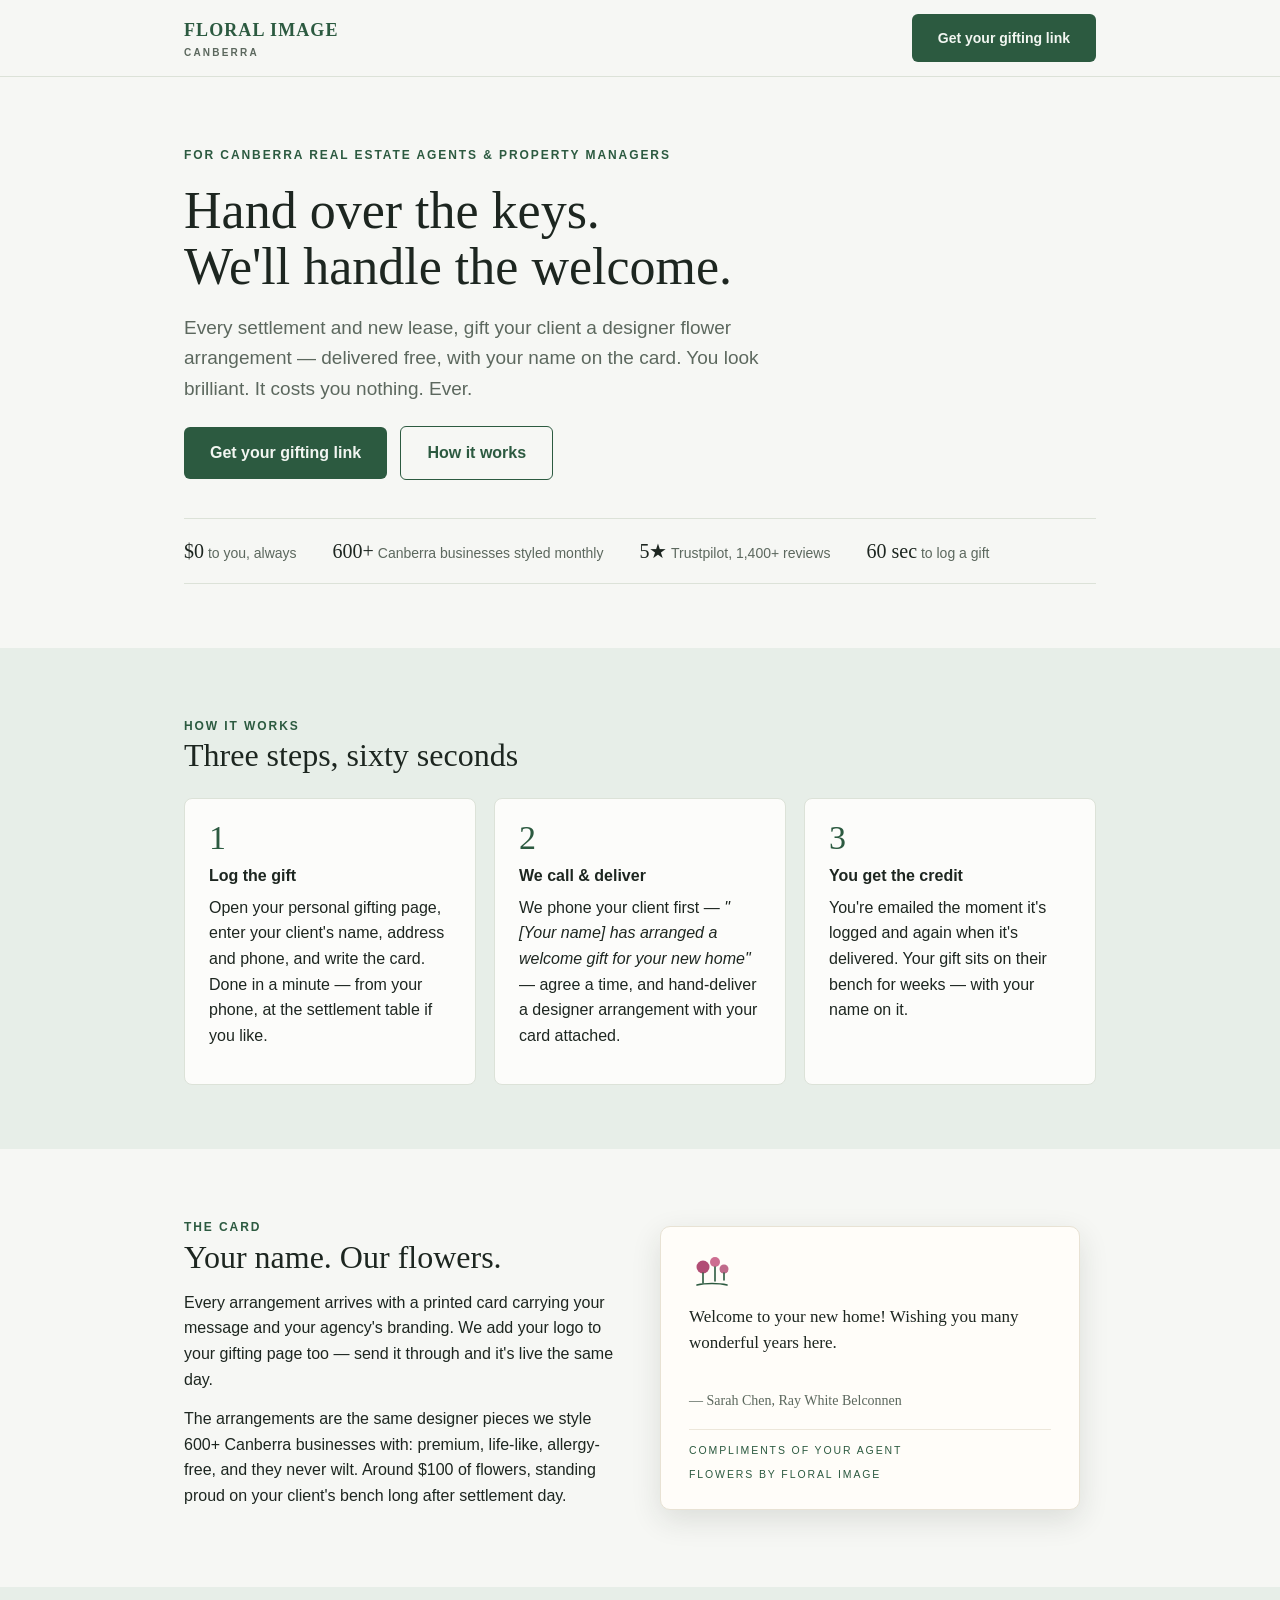
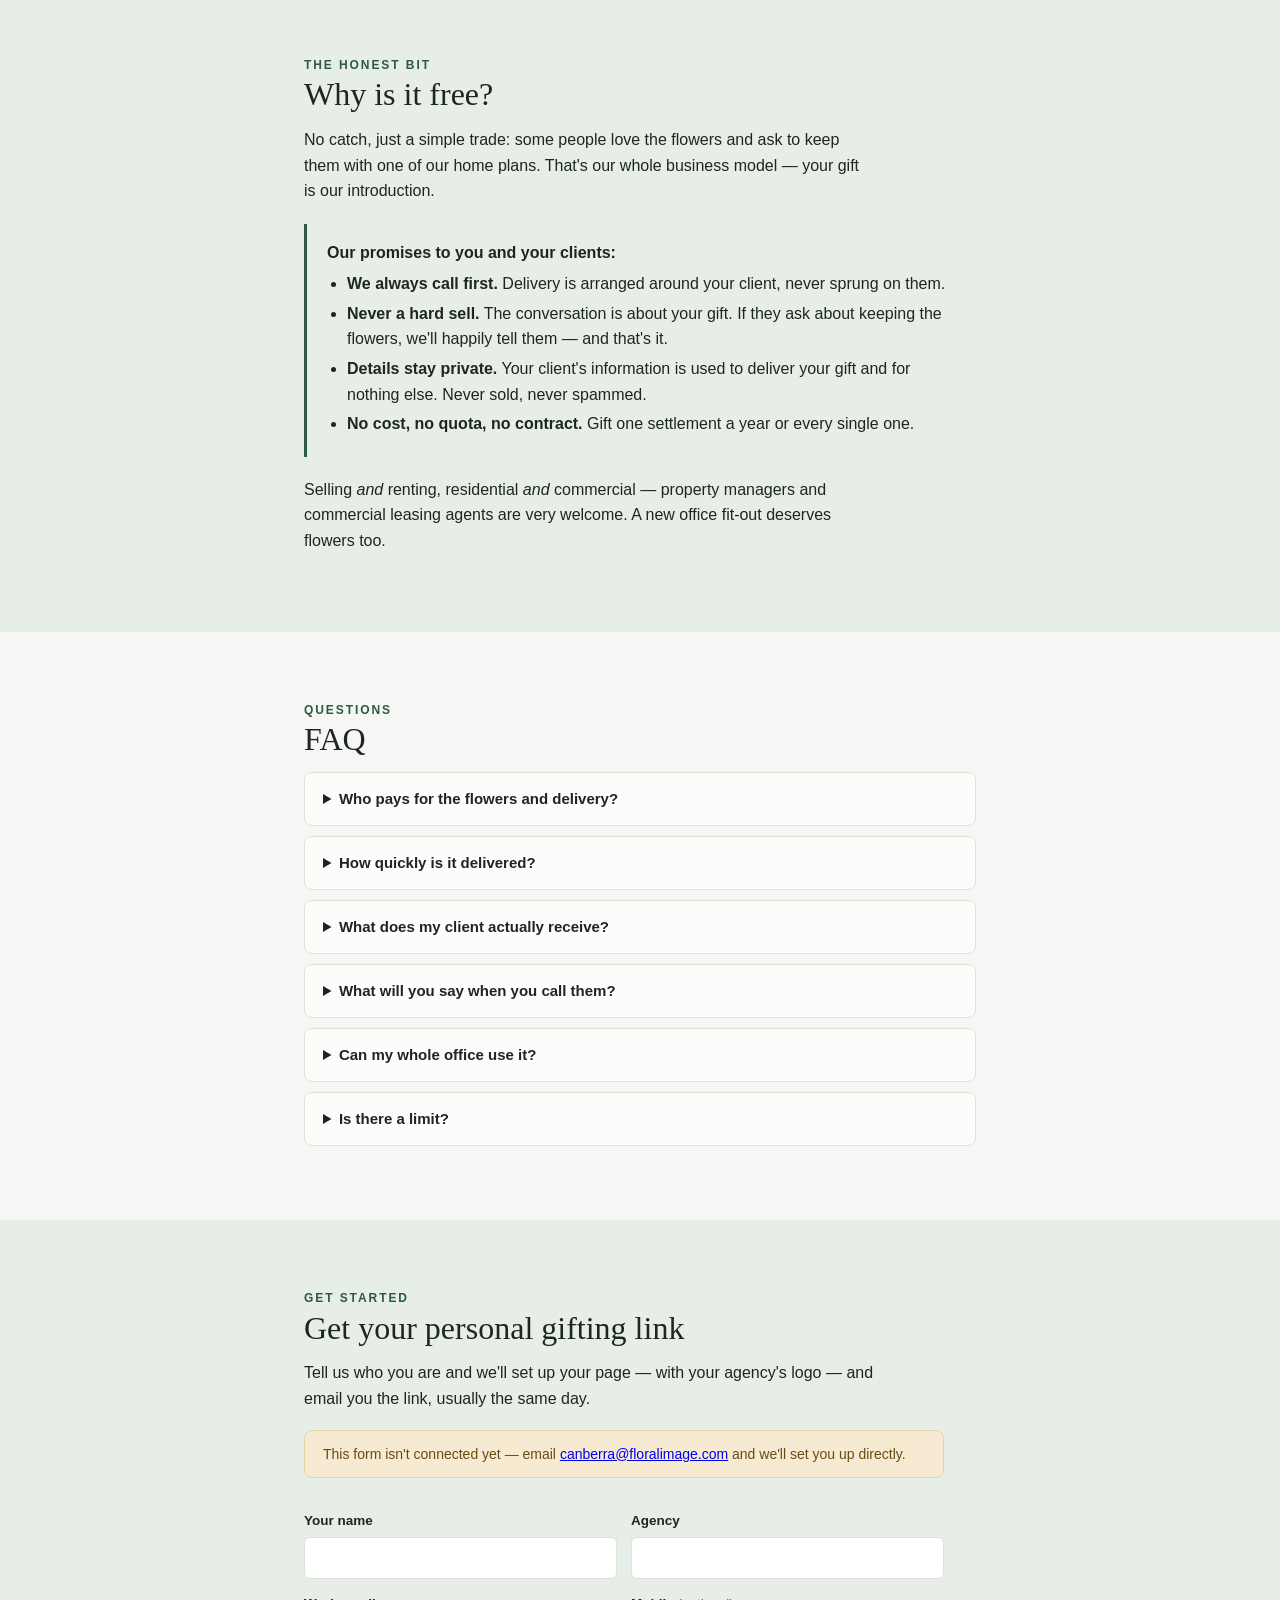
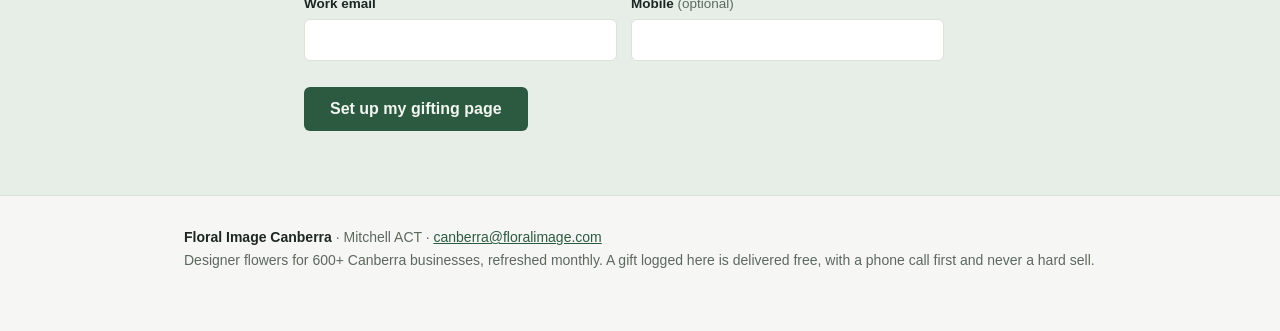
==== index.html @ 3af5fce7 "Agent gifting portal v1: marketing page, per-agent gift pages, Apps Script backend, ops tooling Co-A" ====
<!DOCTYPE html>
<html lang="en-AU">
<head>
<meta charset="utf-8">
<meta name="viewport" content="width=device-width, initial-scale=1">
<title>Move-in Flowers, On Us — Floral Image Canberra for Real Estate Agents</title>
<meta name="description" content="Gift every settlement and new lease a designer flower arrangement — free, delivered, under your name. A welcome-gift service for Canberra real estate agents and property managers by Floral Image.">
<link rel="stylesheet" href="styles.css">
<link rel="icon" href="data:image/svg+xml,%3Csvg xmlns='http://www.w3.org/2000/svg' viewBox='0 0 32 32'%3E%3Ccircle cx='16' cy='12' r='8' fill='%232C5A40'/%3E%3Crect x='14.5' y='18' width='3' height='11' rx='1.5' fill='%232C5A40'/%3E%3C/svg%3E">
</head>
<body>

<div class="topbar">
  <div class="wrap">
    <a class="wordmark" href="index.html">FLORAL IMAGE<small>CANBERRA</small></a>
    <a class="btn cta" href="#get-link">Get your gifting link</a>
  </div>
</div>

<section>
  <div class="wrap">
    <span class="eyebrow">For Canberra real estate agents &amp; property managers</span>
    <h1>Hand over the keys.<br>We'll handle the welcome.</h1>
    <p class="lede">Every settlement and new lease, gift your client a designer flower arrangement — delivered free, with your name on the card. You look brilliant. It costs you nothing. Ever.</p>
    <p style="margin-top:22px">
      <a class="btn" href="#get-link">Get your gifting link</a>&nbsp;&nbsp;
      <a class="btn ghost" href="#how">How it works</a>
    </p>
    <div class="trust" style="margin-top:38px">
      <span><b>$0</b> to you, always</span>
      <span><b>600+</b> Canberra businesses styled monthly</span>
      <span><b>5★</b> Trustpilot, 1,400+ reviews</span>
      <span><b>60&nbsp;sec</b> to log a gift</span>
    </div>
  </div>
</section>

<section class="tint" id="how">
  <div class="wrap">
    <span class="eyebrow">How it works</span>
    <h2>Three steps, sixty seconds</h2>
    <div class="grid3" style="margin-top:24px">
      <div class="panel">
        <div class="step-num">1</div>
        <h3>Log the gift</h3>
        <p>Open your personal gifting page, enter your client's name, address and phone, and write the card. Done in a minute — from your phone, at the settlement table if you like.</p>
      </div>
      <div class="panel">
        <div class="step-num">2</div>
        <h3>We call &amp; deliver</h3>
        <p>We phone your client first — <em>"[Your name] has arranged a welcome gift for your new home"</em> — agree a time, and hand-deliver a designer arrangement with your card attached.</p>
      </div>
      <div class="panel">
        <div class="step-num">3</div>
        <h3>You get the credit</h3>
        <p>You're emailed the moment it's logged and again when it's delivered. Your gift sits on their bench for weeks — with your name on it.</p>
      </div>
    </div>
  </div>
</section>

<section>
  <div class="wrap" style="display:grid;grid-template-columns:1fr 1fr;gap:40px;align-items:center">
    <div>
      <span class="eyebrow">The card</span>
      <h2>Your name. Our flowers.</h2>
      <p>Every arrangement arrives with a printed card carrying your message and your agency's branding. We add your logo to your gifting page too — send it through and it's live the same day.</p>
      <p>The arrangements are the same designer pieces we style 600+ Canberra businesses with: premium, life-like, allergy-free, and they never wilt. Around $100 of flowers, standing proud on your client's bench long after settlement day.</p>
    </div>
    <div class="giftcard" aria-label="Example gift card">
      <svg class="sprig" width="46" height="34" viewBox="0 0 46 34" aria-hidden="true">
        <path d="M8 32c8-2 22-2 30 0" stroke="#2C5A40" stroke-width="1.6" fill="none" stroke-linecap="round"/>
        <circle cx="14" cy="14" r="6.5" fill="#A93A66" opacity=".9"/>
        <circle cx="26" cy="9" r="5" fill="#C4557F" opacity=".85"/>
        <circle cx="35" cy="16" r="4.5" fill="#A93A66" opacity=".75"/>
        <path d="M14 20v10M26 14v14M35 20v7" stroke="#2C5A40" stroke-width="1.6" stroke-linecap="round"/>
      </svg>
      <div class="msg">Welcome to your new home! Wishing you many wonderful years here.</div>
      <div class="from">— Sarah Chen, Ray White Belconnen</div>
      <div class="brand"><span>Compliments of your agent</span><span>Flowers by Floral Image</span></div>
    </div>
  </div>
</section>

<section class="tint">
  <div class="wrap narrow">
    <span class="eyebrow">The honest bit</span>
    <h2>Why is it free?</h2>
    <p>No catch, just a simple trade: some people love the flowers and ask to keep them with one of our home plans. That's our whole business model — your gift is our introduction.</p>
    <div class="assure">
      <strong>Our promises to you and your clients:</strong>
      <ul>
        <li><b>We always call first.</b> Delivery is arranged around your client, never sprung on them.</li>
        <li><b>Never a hard sell.</b> The conversation is about your gift. If they ask about keeping the flowers, we'll happily tell them — and that's it.</li>
        <li><b>Details stay private.</b> Your client's information is used to deliver your gift and for nothing else. Never sold, never spammed.</li>
        <li><b>No cost, no quota, no contract.</b> Gift one settlement a year or every single one.</li>
      </ul>
    </div>
    <p>Selling <em>and</em> renting, residential <em>and</em> commercial — property managers and commercial leasing agents are very welcome. A new office fit-out deserves flowers too.</p>
  </div>
</section>

<section>
  <div class="wrap narrow">
    <span class="eyebrow">Questions</span>
    <h2>FAQ</h2>
    <details>
      <summary>Who pays for the flowers and delivery?</summary>
      <div>We do — Floral Image Canberra. The arrangement, the card, the phone call and the delivery are all on us. There is genuinely no invoice, ever.</div>
    </details>
    <details>
      <summary>How quickly is it delivered?</summary>
      <div>We deliver across Canberra on set run days each week — typically your client has flowers within a few business days of you logging the gift. Tell us the settlement or move-in date and we'll time it right.</div>
    </details>
    <details>
      <summary>What does my client actually receive?</summary>
      <div>A premium designer arrangement (around $100 retail) from our current range — life-like, allergy-free, zero maintenance — plus your printed card. Hand-delivered by our team.</div>
    </details>
    <details>
      <summary>What will you say when you call them?</summary>
      <div>You'll see the exact wording before you submit — and you can edit it. The default: <em>"Hi, it's the team from Floral Image Canberra. [Your name] from [your agency] has arranged a welcome gift of designer flowers for your new home — we're just calling to find the best time to drop them off."</em></div>
    </details>
    <details>
      <summary>Can my whole office use it?</summary>
      <div>Yes — we'll set up a page for your agency with your logo, and every agent can gift from it under their own name. We can also set up individual agent pages on request.</div>
    </details>
    <details>
      <summary>Is there a limit?</summary>
      <div>We cap gifting at four per agent per month while the program grows, so every delivery stays personal. Need more? Talk to us.</div>
    </details>
  </div>
</section>

<section class="tint" id="get-link">
  <div class="wrap narrow">
    <span class="eyebrow">Get started</span>
    <h2>Get your personal gifting link</h2>
    <p>Tell us who you are and we'll set up your page — with your agency's logo — and email you the link, usually the same day.</p>
    <div class="banner-warn" id="signup-offline" hidden>This form isn't connected yet — email <a href="mailto:canberra@floralimage.com">canberra@floralimage.com</a> and we'll set you up directly.</div>
    <form id="signup-form" novalidate>
      <div style="position:absolute;left:-6000px" aria-hidden="true"><input type="text" name="company_website" tabindex="-1" autocomplete="off"></div>
      <div class="row2">
        <div class="field"><label for="s-name">Your name</label><input id="s-name" type="text" autocomplete="name" required><div class="err">Please add your name.</div></div>
        <div class="field"><label for="s-agency">Agency</label><input id="s-agency" type="text" autocomplete="organization" required><div class="err">Please add your agency.</div></div>
      </div>
      <div class="row2">
        <div class="field"><label for="s-email">Work email</label><input id="s-email" type="email" autocomplete="email" required><div class="err">We need a valid email to send your link to.</div></div>
        <div class="field"><label for="s-mobile">Mobile <span class="opt">(optional)</span></label><input id="s-mobile" type="tel" autocomplete="tel"></div>
      </div>
      <div class="formfoot">
        <button class="btn" type="submit">Set up my gifting page</button>
        <span class="sending">Sending…</span>
      </div>
    </form>
    <div class="success" id="signup-success">
      <h2>You're in.</h2>
      <p>We'll build your page and email your personal gifting link — usually within the day. Want your logo on it? Reply to the confirmation email with a PNG and it'll be on your page same day.</p>
    </div>
  </div>
</section>

<footer>
  <div class="wrap">
    <strong style="color:var(--ink)">Floral Image Canberra</strong> · Mitchell ACT ·
    <a href="mailto:canberra@floralimage.com">canberra@floralimage.com</a><br>
    Designer flowers for 600+ Canberra businesses, refreshed monthly. A gift logged here is delivered free, with a phone call first and never a hard sell.
  </div>
</footer>

<script src="config.js"></script>
<script src="portal.js"></script>
<script>FIPortal.initSignup();</script>
</body>
</html>
---- styles.css ----
/* Floral Image Canberra — Agent Gifting Portal */
:root{
  --paper:#F6F7F4; --ink:#1D2620; --muted:#5C685E;
  --euc:#2C5A40; --euc-deep:#22462F; --euc-soft:#E7EEE8;
  --peony:#A93A66; --line:#DCE2D8; --card:#FCFCFA;
  --serif:"Iowan Old Style","Palatino Nova",Palatino,Georgia,serif;
  --sans:-apple-system,BlinkMacSystemFont,"Helvetica Neue",Helvetica,Arial,sans-serif;
}
*{box-sizing:border-box}
html{background:var(--paper);scroll-behavior:smooth}
@media (prefers-reduced-motion:reduce){html{scroll-behavior:auto}}
body{margin:0;font-family:var(--sans);color:var(--ink);line-height:1.6;font-size:16px}
.wrap{max-width:960px;margin:0 auto;padding:0 24px}
.narrow{max-width:720px}

/* header */
.topbar{border-bottom:1px solid var(--line);background:var(--paper)}
.topbar .wrap{display:flex;align-items:center;justify-content:space-between;padding:14px 24px}
.wordmark{font-family:var(--serif);font-size:18px;letter-spacing:.06em;color:var(--euc);text-decoration:none;font-weight:600}
.wordmark small{display:block;font-family:var(--sans);font-size:10px;letter-spacing:.22em;color:var(--muted);font-weight:600}
.topbar .cta{font-size:14px}

.eyebrow{font-size:12px;letter-spacing:.16em;text-transform:uppercase;color:var(--euc);font-weight:650}
h1{font-family:var(--serif);font-weight:500;font-size:clamp(34px,5.4vw,52px);line-height:1.08;margin:.3em 0 .35em;text-wrap:balance}
h2{font-family:var(--serif);font-weight:500;font-size:clamp(24px,3.4vw,32px);line-height:1.15;margin:0 0 14px;text-wrap:balance}
h3{font-size:16px;font-weight:650;margin:0 0 6px}
p{margin:0 0 14px;max-width:64ch}
.lede{font-size:19px;color:var(--muted);max-width:56ch}

.btn{display:inline-block;background:var(--euc);color:#F2F6F1;border:none;border-radius:6px;
  padding:13px 26px;font-size:16px;font-weight:600;text-decoration:none;cursor:pointer;font-family:var(--sans)}
.btn:hover{background:var(--euc-deep)}
.btn:focus-visible,a:focus-visible,input:focus-visible,textarea:focus-visible,select:focus-visible{outline:2px solid var(--peony);outline-offset:2px}
.btn.ghost{background:transparent;color:var(--euc);border:1.5px solid var(--euc)}
.btn.ghost:hover{background:var(--euc-soft)}
.btn[disabled]{opacity:.55;cursor:not-allowed}

section{padding:64px 0}
section.tint{background:var(--euc-soft)}
.grid3{display:grid;grid-template-columns:repeat(auto-fit,minmax(240px,1fr));gap:18px}
.panel{background:var(--card);border:1px solid var(--line);border-radius:8px;padding:22px 24px}
.step-num{font-family:var(--serif);font-size:34px;color:var(--euc);line-height:1;margin-bottom:8px}

/* trust strip */
.trust{display:flex;flex-wrap:wrap;gap:10px 36px;align-items:baseline;border-top:1px solid var(--line);border-bottom:1px solid var(--line);padding:16px 0;font-size:14px;color:var(--muted)}
.trust b{color:var(--ink);font-family:var(--serif);font-size:20px;font-weight:500}

/* the co-branded card mock */
.giftcard{background:#FFFDF9;border:1px solid #E8E2D4;border-radius:10px;box-shadow:0 10px 30px rgba(29,38,32,.12);
  padding:26px 28px;max-width:420px;font-family:var(--serif)}
.giftcard .sprig{margin-bottom:10px}
.giftcard .msg{font-size:17px;line-height:1.5;min-height:72px;white-space:pre-wrap}
.giftcard .from{margin-top:14px;font-size:14px;color:var(--muted)}
.giftcard .brand{margin-top:16px;padding-top:12px;border-top:1px solid #EDE7DA;font-family:var(--sans);
  font-size:10.5px;letter-spacing:.18em;text-transform:uppercase;color:var(--euc);display:flex;justify-content:space-between;gap:8px;flex-wrap:wrap}

/* reassurance */
.assure{border-left:3px solid var(--euc);background:var(--euc-soft);border-radius:0 8px 8px 0;padding:16px 20px;margin:20px 0}
.assure ul{margin:6px 0 0;padding-left:20px}
.assure li{margin-bottom:4px}

/* forms */
form{max-width:640px}
fieldset{border:none;margin:0 0 10px;padding:0}
legend{font-family:var(--serif);font-size:21px;padding:0;margin:26px 0 12px;color:var(--ink)}
label{display:block;font-size:13.5px;font-weight:600;margin:14px 0 5px}
label .opt{color:var(--muted);font-weight:400}
input[type=text],input[type=tel],input[type=email],textarea,select{
  width:100%;padding:11px 13px;font-size:16px;font-family:var(--sans);color:var(--ink);
  background:#fff;border:1.5px solid var(--line);border-radius:6px}
textarea{resize:vertical;min-height:88px}
input:focus,textarea:focus{border-color:var(--euc)}
.hint{font-size:12.5px;color:var(--muted);margin-top:4px}
.row2{display:grid;grid-template-columns:1fr 1fr;gap:0 14px}
@media(max-width:560px){.row2{grid-template-columns:1fr}}
.radio-cards{display:grid;grid-template-columns:1fr 1fr;gap:12px;margin-top:6px}
@media(max-width:560px){.radio-cards{grid-template-columns:1fr}}
.radio-cards label{display:block;margin:0;border:1.5px solid var(--line);border-radius:8px;background:#fff;
  padding:14px 16px;cursor:pointer;font-weight:600;font-size:15px}
.radio-cards label span{display:block;font-weight:400;font-size:13px;color:var(--muted);margin-top:2px}
.radio-cards input{position:absolute;opacity:0;width:1px;height:1px}
.radio-cards label.on{border-color:var(--euc);background:var(--euc-soft)}
.charcount{font-size:12px;color:var(--muted);text-align:right;margin-top:3px}
.err{color:#96412A;font-size:13px;margin-top:5px;display:none}
.field.bad input,.field.bad textarea{border-color:#96412A}
.field.bad .err{display:block}
.formfoot{margin-top:26px;display:flex;align-items:center;gap:16px;flex-wrap:wrap}
.sending{display:none;color:var(--muted);font-size:14px}

/* success + banners */
.success{display:none;background:var(--card);border:1px solid var(--line);border-radius:10px;padding:34px 32px;max-width:640px}
.success h2{color:var(--euc)}
.banner-warn{background:#F6EAD2;color:#6B4A12;border:1px solid #E5D3A8;border-radius:8px;padding:12px 18px;font-size:14px;margin:18px 0;max-width:640px}

/* agent page header */
.agent-head{display:flex;align-items:center;gap:18px;padding:30px 0 6px;flex-wrap:wrap}
.agent-logo{height:56px;max-width:190px;object-fit:contain}
.agent-logo-fallback{width:56px;height:56px;border-radius:8px;background:var(--euc);color:#F2F6F1;
  display:flex;align-items:center;justify-content:center;font-family:var(--serif);font-size:24px}
.agent-head .partner{font-size:12px;letter-spacing:.14em;text-transform:uppercase;color:var(--muted)}
.agent-head .aname{font-family:var(--serif);font-size:22px;line-height:1.2}

/* faq */
details{border:1px solid var(--line);border-radius:8px;background:var(--card);margin:10px 0;max-width:720px}
summary{cursor:pointer;padding:14px 18px;font-weight:600;font-size:15px}
details>div{padding:0 18px 14px;font-size:15px;color:var(--ink)}

footer{border-top:1px solid var(--line);padding:30px 0 60px;font-size:14px;color:var(--muted)}
footer a{color:var(--euc)}
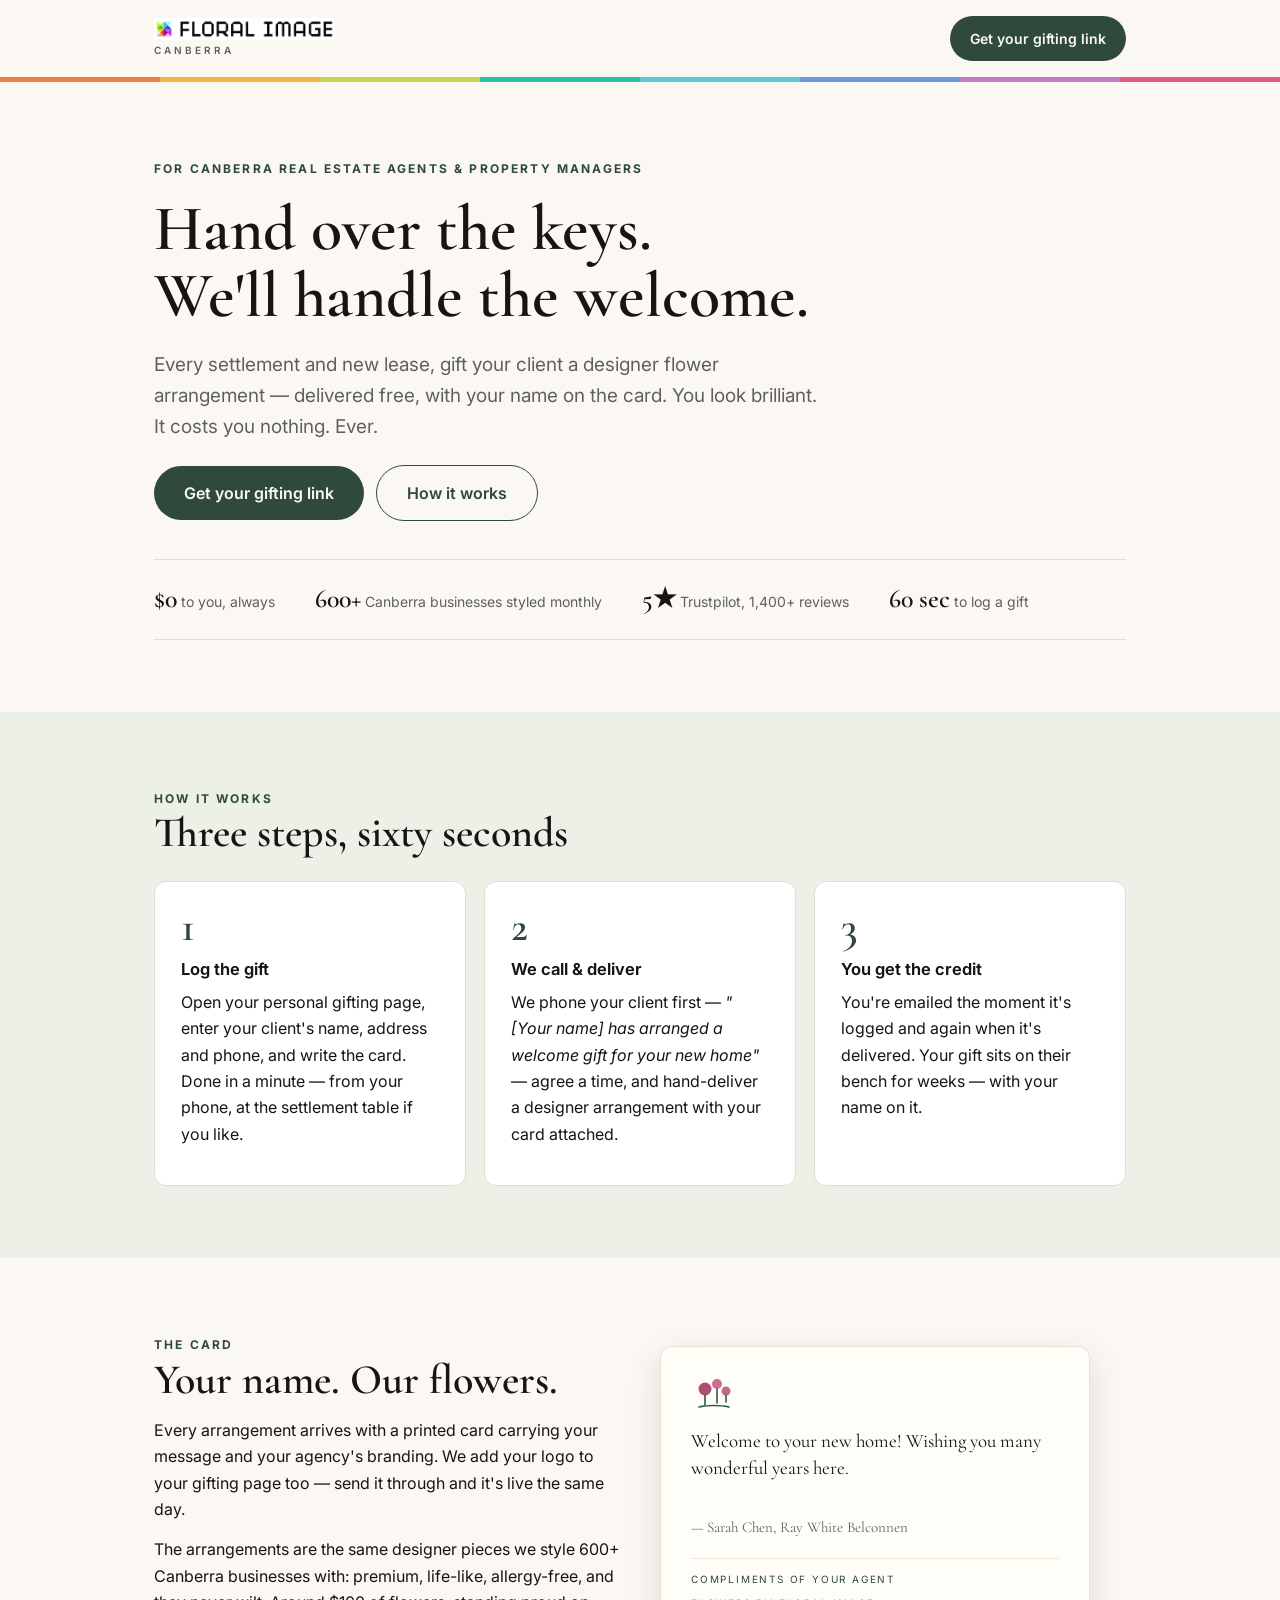
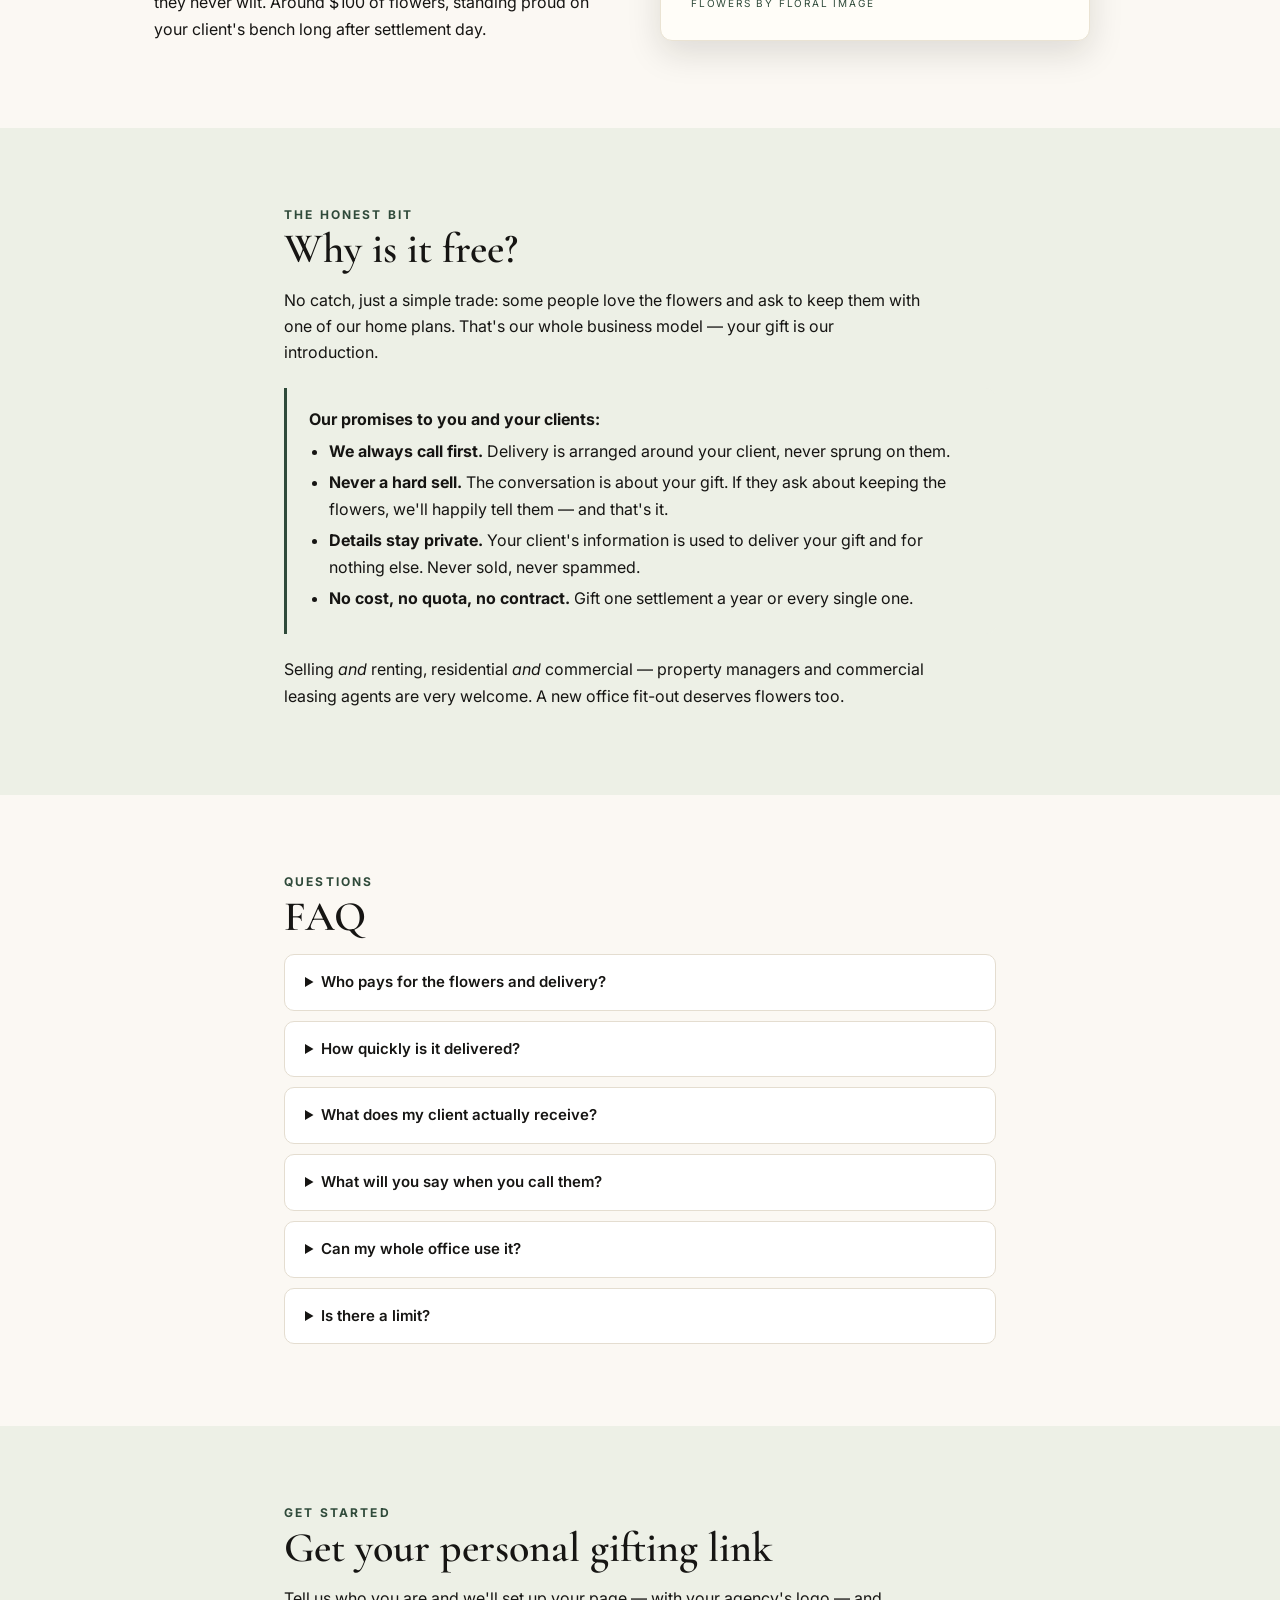
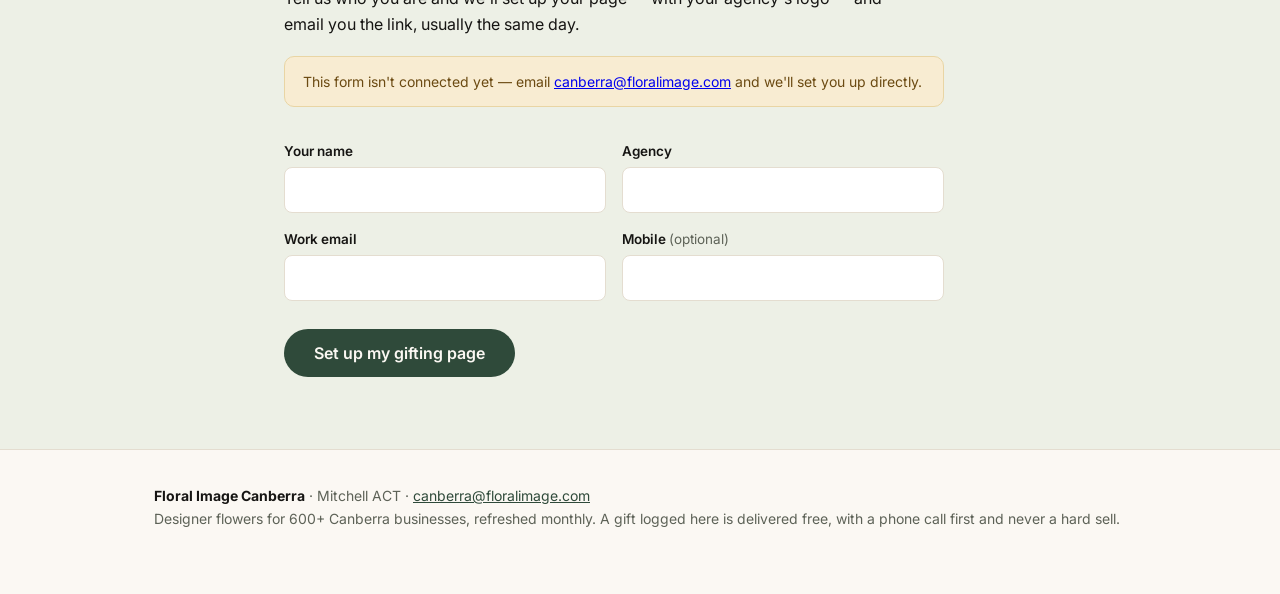
==== commit 92e0eb55: "Referral engine + full rebrand: refer.html, QR cards, referral backend, brand fonts/logo/photos Co-A" ====
--- a/index.html
+++ b/index.html
@@ -5,6 +5,9 @@
 <meta name="viewport" content="width=device-width, initial-scale=1">
 <title>Move-in Flowers, On Us — Floral Image Canberra for Real Estate Agents</title>
 <meta name="description" content="Gift every settlement and new lease a designer flower arrangement — free, delivered, under your name. A welcome-gift service for Canberra real estate agents and property managers by Floral Image.">
+<link rel="preconnect" href="https://fonts.googleapis.com">
+<link rel="preconnect" href="https://fonts.gstatic.com" crossorigin>
+<link href="https://fonts.googleapis.com/css2?family=Cormorant+Garamond:wght@400;500;600;700&family=Inter:wght@400;500;600;700&display=swap" rel="stylesheet">
 <link rel="stylesheet" href="styles.css">
 <link rel="icon" href="data:image/svg+xml,%3Csvg xmlns='http://www.w3.org/2000/svg' viewBox='0 0 32 32'%3E%3Ccircle cx='16' cy='12' r='8' fill='%232C5A40'/%3E%3Crect x='14.5' y='18' width='3' height='11' rx='1.5' fill='%232C5A40'/%3E%3C/svg%3E">
 </head>
@@ -12,10 +15,11 @@
 
 <div class="topbar">
   <div class="wrap">
-    <a class="wordmark" href="index.html">FLORAL IMAGE<small>CANBERRA</small></a>
+    <a class="wordmark" href="index.html"><img src="img/logo-black.png" alt="Floral Image"><small>CANBERRA</small></a>
     <a class="btn cta" href="#get-link">Get your gifting link</a>
   </div>
 </div>
+<div class="mosaic" aria-hidden="true"></div>
 
 <section>
   <div class="wrap">
@@ -167,7 +171,7 @@
   </div>
 </footer>
 
-<script src="config.js"></script>
+<script src="config.js?v=2"></script>
 <script src="portal.js"></script>
 <script>FIPortal.initSignup();</script>
 </body>
--- a/styles.css
+++ b/styles.css
@@ -1,109 +1,128 @@
-/* Floral Image Canberra — Agent Gifting Portal */
+/* Floral Image Canberra — Agent Gifting + Referral Portal
+   House style per Vancouver recruiting + Puget Sound pages:
+   Cormorant Garamond display · Inter body · cream/forest · mosaic ribbon */
 :root{
-  --paper:#F6F7F4; --ink:#1D2620; --muted:#5C685E;
-  --euc:#2C5A40; --euc-deep:#22462F; --euc-soft:#E7EEE8;
-  --peony:#A93A66; --line:#DCE2D8; --card:#FCFCFA;
-  --serif:"Iowan Old Style","Palatino Nova",Palatino,Georgia,serif;
-  --sans:-apple-system,BlinkMacSystemFont,"Helvetica Neue",Helvetica,Arial,sans-serif;
+  --paper:#fbf8f3; --ink:#161513; --muted:#5d6257;
+  --euc:#2f4a3a; --euc-deep:#243a2d; --euc-soft:#edf0e6;
+  --gold:#f0b840; --peony:#e25b7a; --line:#e4ddd0; --card:#ffffff;
+  --serif:'Cormorant Garamond',"Iowan Old Style",Palatino,Georgia,serif;
+  --sans:'Inter',-apple-system,BlinkMacSystemFont,"Helvetica Neue",Helvetica,Arial,sans-serif;
 }
 *{box-sizing:border-box}
 html{background:var(--paper);scroll-behavior:smooth}
 @media (prefers-reduced-motion:reduce){html{scroll-behavior:auto}}
-body{margin:0;font-family:var(--sans);color:var(--ink);line-height:1.6;font-size:16px}
-.wrap{max-width:960px;margin:0 auto;padding:0 24px}
-.narrow{max-width:720px}
+body{margin:0;font-family:var(--sans);color:var(--ink);line-height:1.65;font-size:16px}
+.wrap{max-width:1020px;margin:0 auto;padding:0 24px}
+.narrow{max-width:760px}
+img{max-width:100%}
+
+/* brand mosaic ribbon (echoes the van wrap) */
+.mosaic{height:5px;background:linear-gradient(90deg,
+  #e8843a 0 12.5%,#f0b840 12.5% 25%,#c8d34a 25% 37.5%,#2dc1a4 37.5% 50%,
+  #5fc8d4 50% 62.5%,#6b9bd2 62.5% 75%,#c47bbf 75% 87.5%,#e25b7a 87.5% 100%)}
 
 /* header */
-.topbar{border-bottom:1px solid var(--line);background:var(--paper)}
-.topbar .wrap{display:flex;align-items:center;justify-content:space-between;padding:14px 24px}
-.wordmark{font-family:var(--serif);font-size:18px;letter-spacing:.06em;color:var(--euc);text-decoration:none;font-weight:600}
-.wordmark small{display:block;font-family:var(--sans);font-size:10px;letter-spacing:.22em;color:var(--muted);font-weight:600}
-.topbar .cta{font-size:14px}
+.topbar{background:var(--paper)}
+.topbar .wrap{display:flex;align-items:center;justify-content:space-between;gap:14px;padding:16px 24px}
+.wordmark{display:flex;flex-direction:column;gap:2px;text-decoration:none}
+.wordmark img{height:22px;width:auto}
+.wordmark small{font-size:10px;letter-spacing:.3em;color:var(--muted);font-weight:600;font-family:var(--sans)}
+.topbar .cta{font-size:14px;padding:11px 20px}
+.topnote{font-size:13px;color:var(--muted)}
 
-.eyebrow{font-size:12px;letter-spacing:.16em;text-transform:uppercase;color:var(--euc);font-weight:650}
-h1{font-family:var(--serif);font-weight:500;font-size:clamp(34px,5.4vw,52px);line-height:1.08;margin:.3em 0 .35em;text-wrap:balance}
-h2{font-family:var(--serif);font-weight:500;font-size:clamp(24px,3.4vw,32px);line-height:1.15;margin:0 0 14px;text-wrap:balance}
-h3{font-size:16px;font-weight:650;margin:0 0 6px}
+.eyebrow{font-size:12px;letter-spacing:.18em;text-transform:uppercase;color:var(--euc);font-weight:700;font-family:var(--sans)}
+h1{font-family:var(--serif);font-weight:600;font-size:clamp(40px,6vw,64px);line-height:1.04;margin:.25em 0 .3em;text-wrap:balance;color:var(--ink)}
+h2{font-family:var(--serif);font-weight:600;font-size:clamp(30px,4vw,42px);line-height:1.1;margin:0 0 14px;text-wrap:balance}
+h3{font-size:16.5px;font-weight:650;margin:0 0 6px;font-family:var(--sans)}
 p{margin:0 0 14px;max-width:64ch}
 .lede{font-size:19px;color:var(--muted);max-width:56ch}
 
-.btn{display:inline-block;background:var(--euc);color:#F2F6F1;border:none;border-radius:6px;
-  padding:13px 26px;font-size:16px;font-weight:600;text-decoration:none;cursor:pointer;font-family:var(--sans)}
+.btn{display:inline-block;background:var(--euc);color:#fbf8f3;border:none;border-radius:999px;
+  padding:14px 30px;font-size:16px;font-weight:600;text-decoration:none;cursor:pointer;font-family:var(--sans)}
 .btn:hover{background:var(--euc-deep)}
-.btn:focus-visible,a:focus-visible,input:focus-visible,textarea:focus-visible,select:focus-visible{outline:2px solid var(--peony);outline-offset:2px}
+.btn:focus-visible,a:focus-visible,input:focus-visible,textarea:focus-visible,select:focus-visible,summary:focus-visible{outline:2.5px solid var(--gold);outline-offset:2px}
 .btn.ghost{background:transparent;color:var(--euc);border:1.5px solid var(--euc)}
 .btn.ghost:hover{background:var(--euc-soft)}
 .btn[disabled]{opacity:.55;cursor:not-allowed}
 
-section{padding:64px 0}
+section{padding:72px 0}
 section.tint{background:var(--euc-soft)}
+section.forest{background:var(--euc);color:#f4f1e9}
+section.forest .eyebrow{color:var(--gold)}
+section.forest h2{color:#fbf8f3}
+section.forest p{color:#dfe5d8}
+
 .grid3{display:grid;grid-template-columns:repeat(auto-fit,minmax(240px,1fr));gap:18px}
-.panel{background:var(--card);border:1px solid var(--line);border-radius:8px;padding:22px 24px}
-.step-num{font-family:var(--serif);font-size:34px;color:var(--euc);line-height:1;margin-bottom:8px}
+.grid2{display:grid;grid-template-columns:repeat(auto-fit,minmax(280px,1fr));gap:36px;align-items:center}
+.panel{background:var(--card);border:1px solid var(--line);border-radius:12px;padding:24px 26px}
+.step-num{font-family:var(--serif);font-size:42px;color:var(--euc);line-height:1;margin-bottom:8px;font-weight:600}
+
+.photo{border-radius:14px;box-shadow:0 14px 40px rgba(22,21,19,.14);width:100%;object-fit:cover}
 
 /* trust strip */
-.trust{display:flex;flex-wrap:wrap;gap:10px 36px;align-items:baseline;border-top:1px solid var(--line);border-bottom:1px solid var(--line);padding:16px 0;font-size:14px;color:var(--muted)}
-.trust b{color:var(--ink);font-family:var(--serif);font-size:20px;font-weight:500}
+.trust{display:flex;flex-wrap:wrap;gap:12px 40px;align-items:baseline;border-top:1px solid var(--line);border-bottom:1px solid var(--line);padding:18px 0;font-size:14px;color:var(--muted)}
+.trust b{color:var(--ink);font-family:var(--serif);font-size:26px;font-weight:600}
 
 /* the co-branded card mock */
-.giftcard{background:#FFFDF9;border:1px solid #E8E2D4;border-radius:10px;box-shadow:0 10px 30px rgba(29,38,32,.12);
-  padding:26px 28px;max-width:420px;font-family:var(--serif)}
+.giftcard{background:#fffdf8;border:1px solid #eae3d3;border-radius:12px;box-shadow:0 12px 34px rgba(22,21,19,.13);
+  padding:28px 30px;max-width:430px;font-family:var(--serif)}
 .giftcard .sprig{margin-bottom:10px}
-.giftcard .msg{font-size:17px;line-height:1.5;min-height:72px;white-space:pre-wrap}
-.giftcard .from{margin-top:14px;font-size:14px;color:var(--muted)}
-.giftcard .brand{margin-top:16px;padding-top:12px;border-top:1px solid #EDE7DA;font-family:var(--sans);
-  font-size:10.5px;letter-spacing:.18em;text-transform:uppercase;color:var(--euc);display:flex;justify-content:space-between;gap:8px;flex-wrap:wrap}
+.giftcard .msg{font-size:19px;line-height:1.45;min-height:74px;white-space:pre-wrap}
+.giftcard .from{margin-top:14px;font-size:15px;color:var(--muted)}
+.giftcard .brand{margin-top:18px;padding-top:12px;border-top:1px solid #efe8d9;font-family:var(--sans);
+  font-size:10px;letter-spacing:.18em;text-transform:uppercase;color:var(--euc);display:flex;justify-content:space-between;gap:8px;flex-wrap:wrap}
 
 /* reassurance */
-.assure{border-left:3px solid var(--euc);background:var(--euc-soft);border-radius:0 8px 8px 0;padding:16px 20px;margin:20px 0}
+.assure{border-left:3px solid var(--euc);background:var(--euc-soft);border-radius:0 10px 10px 0;padding:18px 22px;margin:22px 0}
 .assure ul{margin:6px 0 0;padding-left:20px}
-.assure li{margin-bottom:4px}
+.assure li{margin-bottom:5px}
 
 /* forms */
-form{max-width:640px}
+form{max-width:660px}
 fieldset{border:none;margin:0 0 10px;padding:0}
-legend{font-family:var(--serif);font-size:21px;padding:0;margin:26px 0 12px;color:var(--ink)}
-label{display:block;font-size:13.5px;font-weight:600;margin:14px 0 5px}
+legend{font-family:var(--serif);font-size:26px;font-weight:600;padding:0;margin:28px 0 12px;color:var(--ink)}
+label{display:block;font-size:13.5px;font-weight:600;margin:15px 0 5px}
 label .opt{color:var(--muted);font-weight:400}
 input[type=text],input[type=tel],input[type=email],textarea,select{
-  width:100%;padding:11px 13px;font-size:16px;font-family:var(--sans);color:var(--ink);
-  background:#fff;border:1.5px solid var(--line);border-radius:6px}
-textarea{resize:vertical;min-height:88px}
+  width:100%;padding:12px 14px;font-size:16px;font-family:var(--sans);color:var(--ink);
+  background:#fff;border:1.5px solid var(--line);border-radius:8px}
+textarea{resize:vertical;min-height:90px}
 input:focus,textarea:focus{border-color:var(--euc)}
 .hint{font-size:12.5px;color:var(--muted);margin-top:4px}
-.row2{display:grid;grid-template-columns:1fr 1fr;gap:0 14px}
+.row2{display:grid;grid-template-columns:1fr 1fr;gap:0 16px}
 @media(max-width:560px){.row2{grid-template-columns:1fr}}
 .radio-cards{display:grid;grid-template-columns:1fr 1fr;gap:12px;margin-top:6px}
 @media(max-width:560px){.radio-cards{grid-template-columns:1fr}}
-.radio-cards label{display:block;margin:0;border:1.5px solid var(--line);border-radius:8px;background:#fff;
-  padding:14px 16px;cursor:pointer;font-weight:600;font-size:15px}
+.radio-cards label{display:block;margin:0;border:1.5px solid var(--line);border-radius:10px;background:#fff;
+  padding:15px 17px;cursor:pointer;font-weight:600;font-size:15px}
 .radio-cards label span{display:block;font-weight:400;font-size:13px;color:var(--muted);margin-top:2px}
 .radio-cards input{position:absolute;opacity:0;width:1px;height:1px}
 .radio-cards label.on{border-color:var(--euc);background:var(--euc-soft)}
 .charcount{font-size:12px;color:var(--muted);text-align:right;margin-top:3px}
-.err{color:#96412A;font-size:13px;margin-top:5px;display:none}
-.field.bad input,.field.bad textarea{border-color:#96412A}
+.err{color:#a3402a;font-size:13px;margin-top:5px;display:none}
+.field.bad input,.field.bad textarea{border-color:#a3402a}
 .field.bad .err{display:block}
-.formfoot{margin-top:26px;display:flex;align-items:center;gap:16px;flex-wrap:wrap}
+.formfoot{margin-top:28px;display:flex;align-items:center;gap:16px;flex-wrap:wrap}
 .sending{display:none;color:var(--muted);font-size:14px}
 
 /* success + banners */
-.success{display:none;background:var(--card);border:1px solid var(--line);border-radius:10px;padding:34px 32px;max-width:640px}
+.success{display:none;background:var(--card);border:1px solid var(--line);border-radius:14px;padding:36px 34px;max-width:660px}
 .success h2{color:var(--euc)}
-.banner-warn{background:#F6EAD2;color:#6B4A12;border:1px solid #E5D3A8;border-radius:8px;padding:12px 18px;font-size:14px;margin:18px 0;max-width:640px}
+.banner-warn{background:#f8ecd2;color:#6b4a12;border:1px solid #e9d5a4;border-radius:10px;padding:13px 18px;font-size:14px;margin:18px 0;max-width:660px}
 
 /* agent page header */
-.agent-head{display:flex;align-items:center;gap:18px;padding:30px 0 6px;flex-wrap:wrap}
-.agent-logo{height:56px;max-width:190px;object-fit:contain}
-.agent-logo-fallback{width:56px;height:56px;border-radius:8px;background:var(--euc);color:#F2F6F1;
-  display:flex;align-items:center;justify-content:center;font-family:var(--serif);font-size:24px}
-.agent-head .partner{font-size:12px;letter-spacing:.14em;text-transform:uppercase;color:var(--muted)}
-.agent-head .aname{font-family:var(--serif);font-size:22px;line-height:1.2}
+.agent-head{display:flex;align-items:center;gap:18px;padding:34px 0 6px;flex-wrap:wrap}
+.agent-logo{height:56px;max-width:200px;object-fit:contain}
+.agent-logo-fallback{width:56px;height:56px;border-radius:10px;background:var(--euc);color:#fbf8f3;
+  display:flex;align-items:center;justify-content:center;font-family:var(--serif);font-size:26px}
+.agent-head .partner{font-size:11px;letter-spacing:.18em;text-transform:uppercase;color:var(--muted);font-weight:600}
+.agent-head .aname{font-family:var(--serif);font-size:26px;line-height:1.15;font-weight:600}
 
 /* faq */
-details{border:1px solid var(--line);border-radius:8px;background:var(--card);margin:10px 0;max-width:720px}
-summary{cursor:pointer;padding:14px 18px;font-weight:600;font-size:15px}
-details>div{padding:0 18px 14px;font-size:15px;color:var(--ink)}
+details{border:1px solid var(--line);border-radius:10px;background:var(--card);margin:10px 0;max-width:760px}
+summary{cursor:pointer;padding:15px 20px;font-weight:600;font-size:15px}
+details>div{padding:0 20px 15px;font-size:15px}
 
-footer{border-top:1px solid var(--line);padding:30px 0 60px;font-size:14px;color:var(--muted)}
+footer{border-top:1px solid var(--line);padding:34px 0 64px;font-size:14px;color:var(--muted)}
 footer a{color:var(--euc)}
+footer img{height:18px;opacity:.85;display:block;margin-bottom:10px}
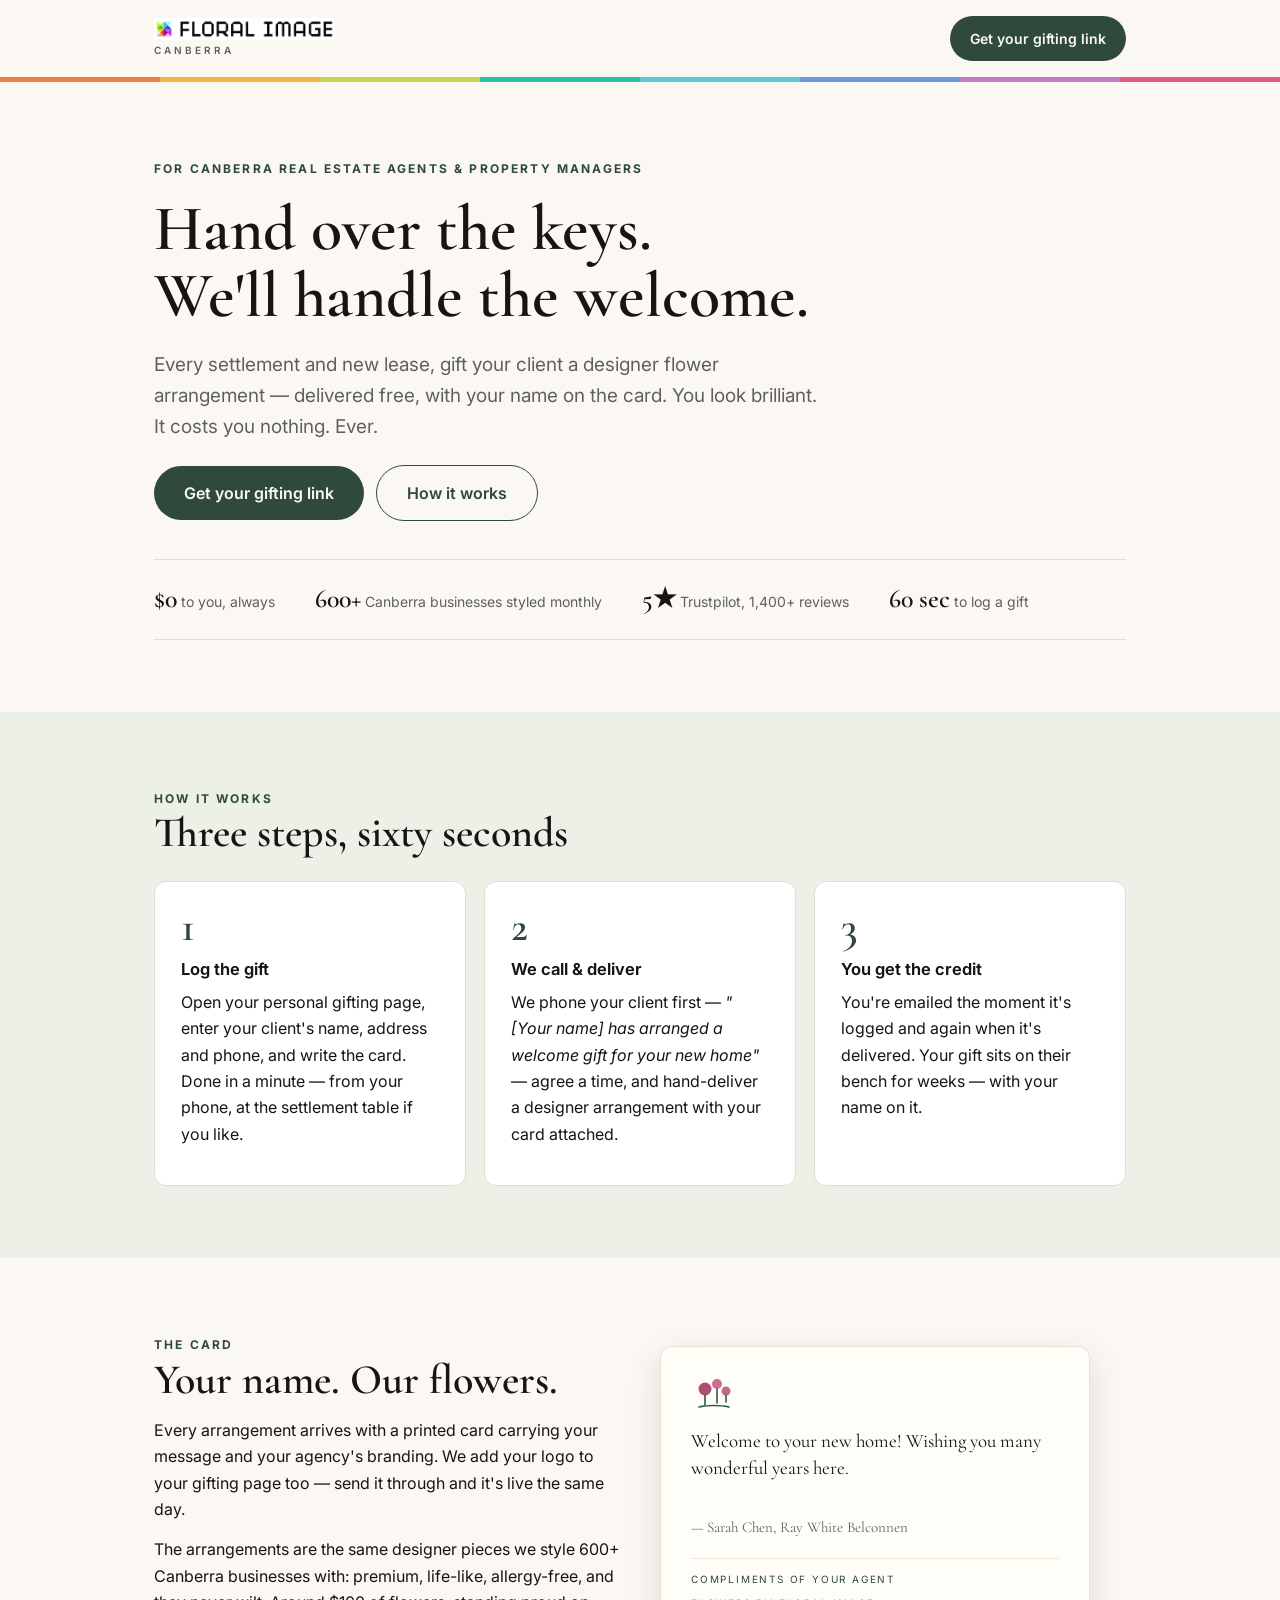
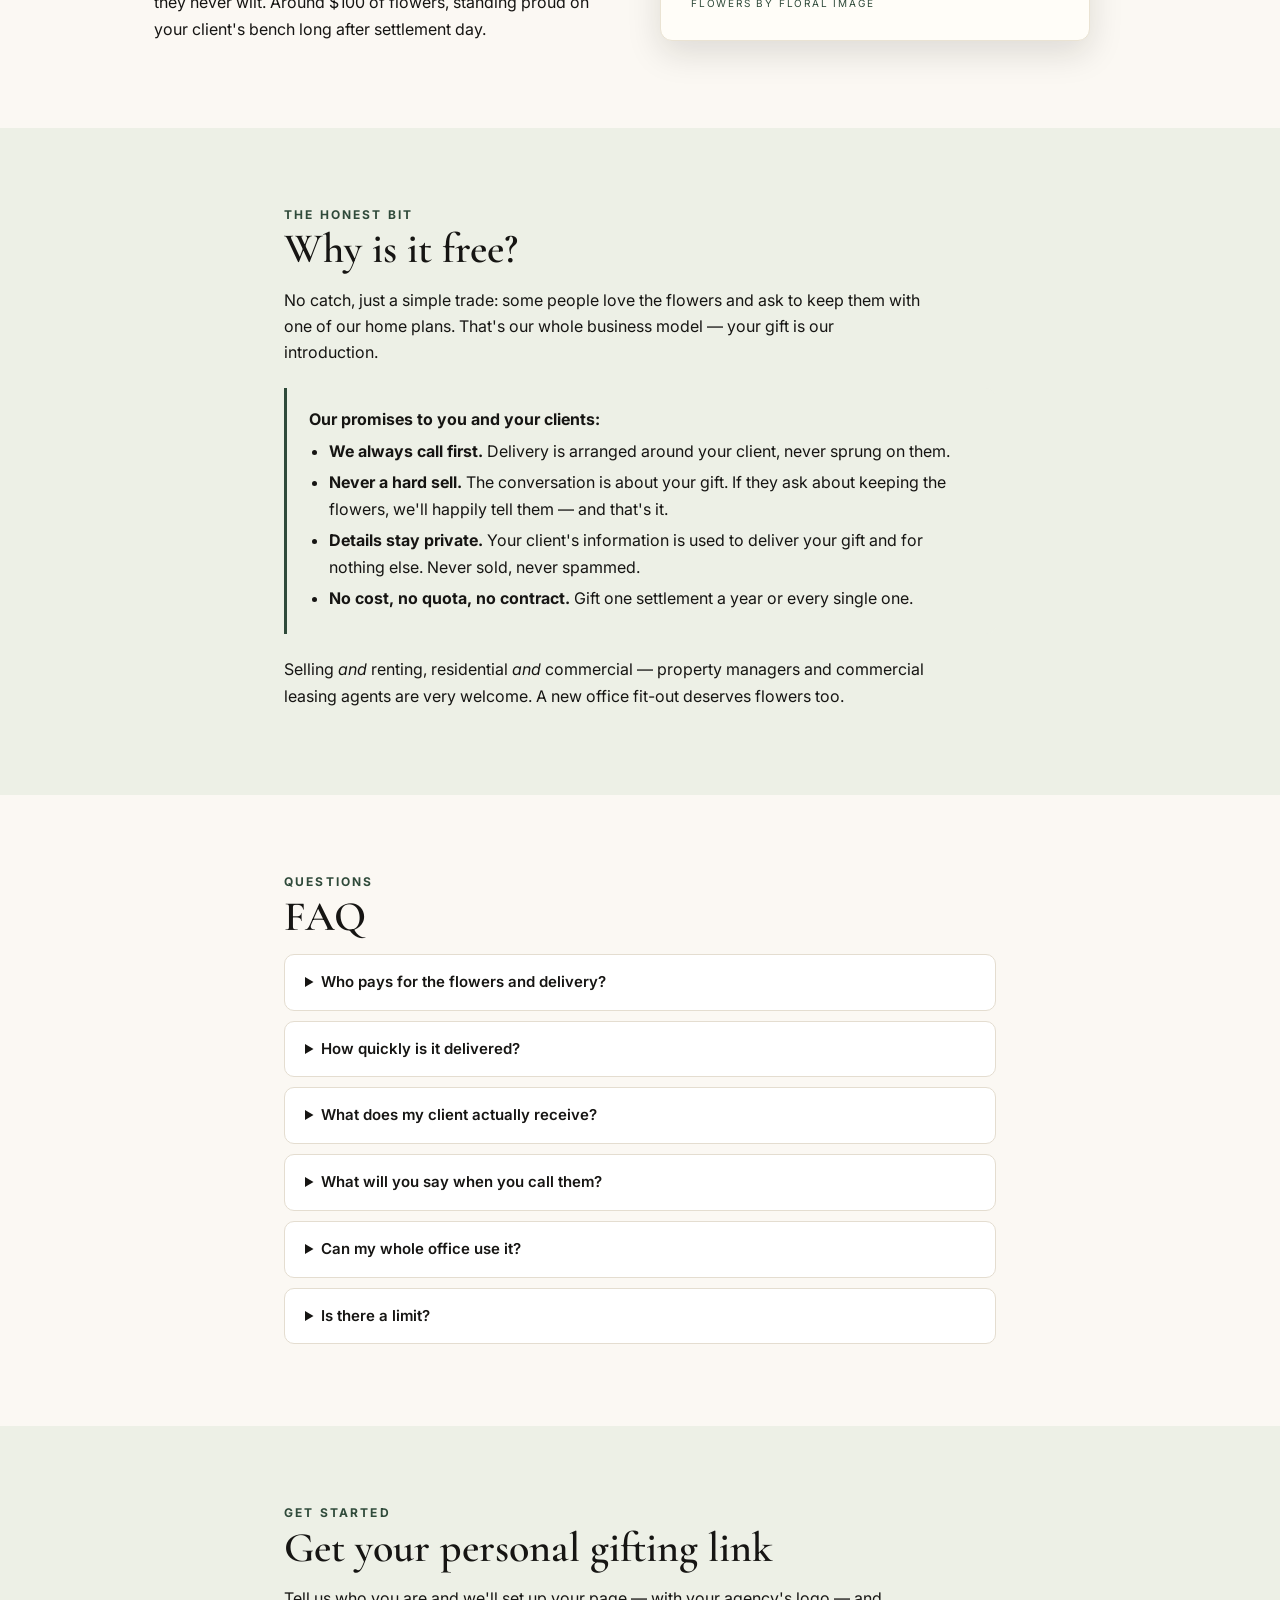
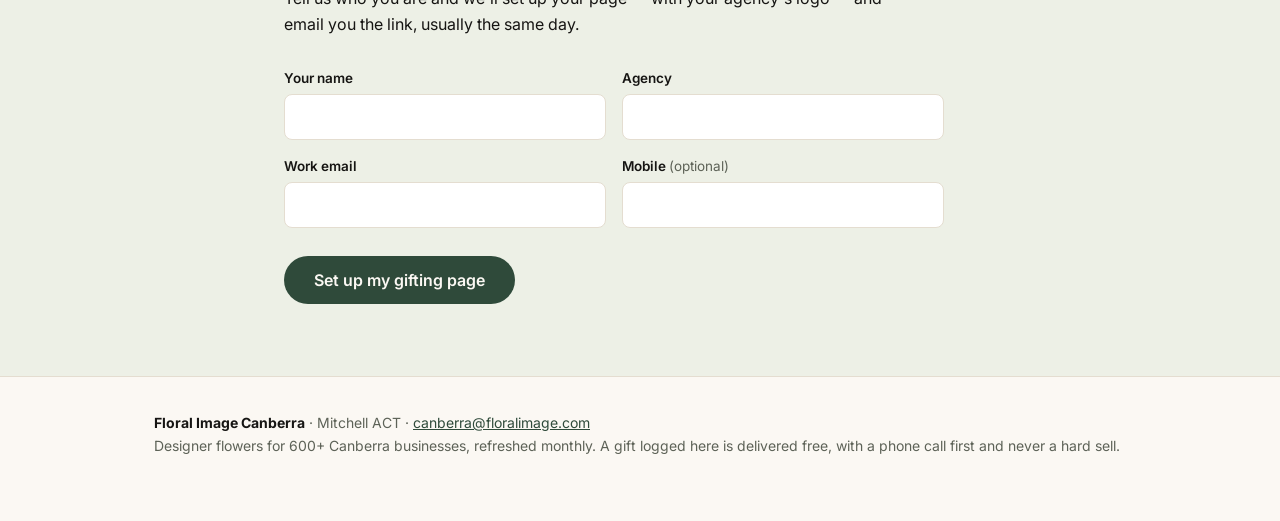
==== commit dcab98c7: "Wire live Apps Script backend (gifts + referrals + dashboard live) Co-Authored-By: Claude Fable 5 <n" ====
--- a/index.html
+++ b/index.html
@@ -171,7 +171,7 @@
   </div>
 </footer>
 
-<script src="config.js?v=2"></script>
+<script src="config.js?v=3"></script>
 <script src="portal.js"></script>
 <script>FIPortal.initSignup();</script>
 </body>
